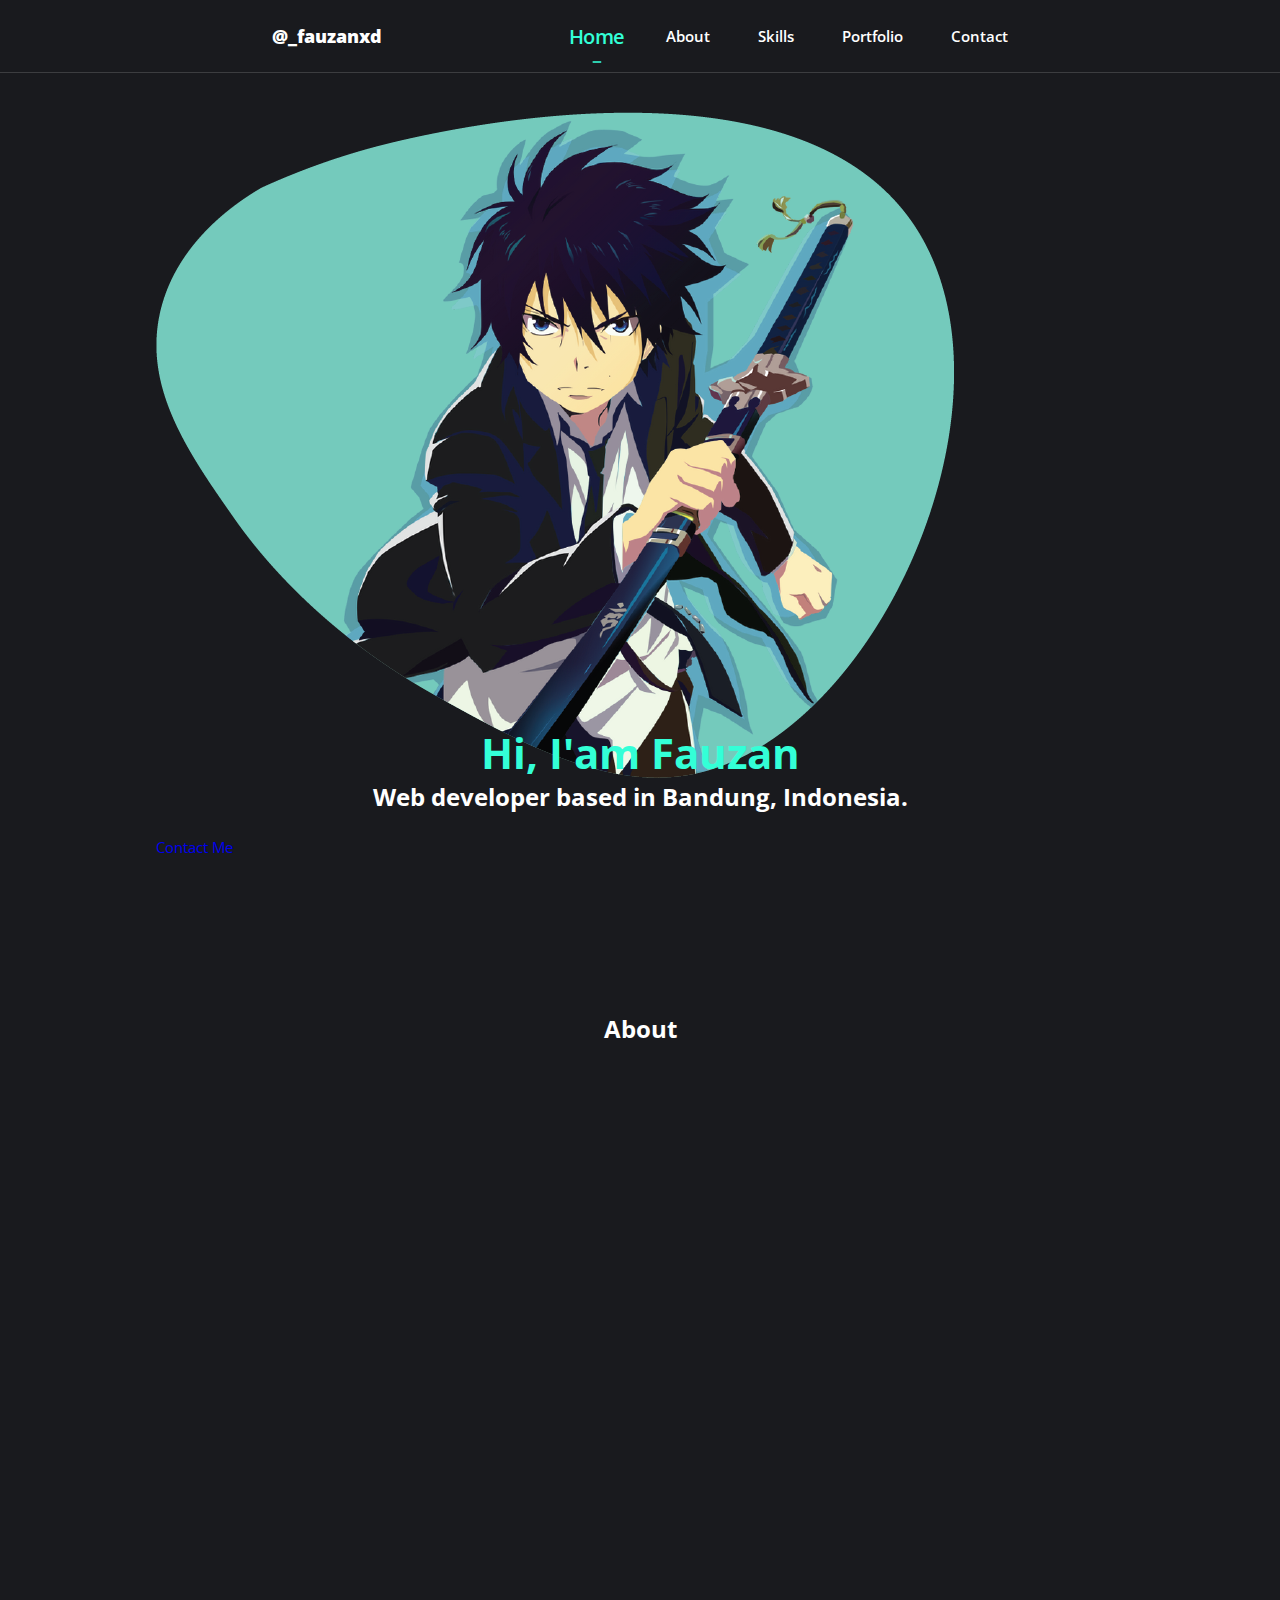
==== index.html @ f87484f3 "Add files via upload" ====
<!DOCTYPE html>
<html lang="en">

<head>
   <meta charset="UTF-8">
   <meta http-equiv="X-UA-Compatible" content="IE=edge">
   <meta name="viewport" content="width=device-width, initial-scale=1.0">

   <!-- BOXICONS -->
   <link rel="stylesheet" href="https://cdn.jsdelivr.net/npm/boxicons@latest/css/boxicons.min.css">

   <!-- UNICONS -->
   <link rel="stylesheet" href="https://unicons.iconscout.com/release/v4.0.0/css/line.css">

   <!-- SWIPER CSS -->

   <!-- CSS -->
   <link rel="stylesheet" href="assets/css/style.css">
   <link rel="stylesheet" href="assets/css/styles.css">

   <title>Document</title>
</head>

<body>
   <!-- HEADER -->
   <header class="header" id="header">
      <nav class="nav container">
         <a href="#" class="nav__logo logo__bawah">
            <h3><b>@_fauzanxd</b></h3>
         </a>

         <div class="nav__menu" id="nav-menu">
            <ul class="nav__list">
               <li class="nav__item">
                  <a href="#home" class="nav__link active-link">
                     <i class='bx bxs-home bx-flip-horizontal nav__icon'></i>
                     <span class="nav__name">Home</span>
                  </a>
               </li>

               <li class="nav__item">
                  <a href="#about" class="nav__link">
                     <i class='bx bxs-user nav__icon'></i>
                     <span class="nav__name">About</span>
                  </a>
               </li>

               <li class="nav__item">
                  <a href="#skills" class="nav__link">
                     <i class='bx bxs-book-alt nav__icon'></i>
                     <span class="nav__name">Skills</span>
                  </a>
               </li>

               <li class="nav__item">
                  <a href="#portfolio" class="nav__link">
                     <i class='bx bxs-briefcase nav__icon'></i>
                     <span class="nav__name">Portfolio</span>
                  </a>
               </li>

               <li class="nav__item">
                  <a href="#contact" class="nav__link">
                     <i class='bx bxs-contact nav__icon'></i>
                     <span class="nav__name">Contact</span>
                  </a>
               </li>
            </ul>
         </div>

         <img src="assets/img/perfil.png" alt="" class="nav__img">
      </nav>
   </header>

   <main class="main">
      <!-- HOME -->
      <section class="container section section__height home section" id="home">
         <div class="hero home__container grid">
            <div class="home__container grid">


               <div class="home__img">
                  <img src="assets/img/hero.png" alt="">
               </div>

               <div class="home__social">
                  <a href="" target="_blank" class="home__social-icon">
                     <i class="uil uil-instagram"></i>
                  </a>
                  <a href="" target="_blank" class="home__social-icon">
                     <i class="uil uil-github"></i>
                  </a>
                  <a href="" target="_blank" class="home__social-icon">
                     <i class="uil uil-whatsapp"></i>
                  </a>
               </div>


            </div>
         </div>
         <div class="home__data">
            <h1 class="home__title section__title">Hi, I'am Fauzan</h1>
            <h3 class="home_subtitle section__title">Web developer based in Bandung, Indonesia.</h3>
            <p class="home__description">
            </p>
            <a href="#contact" class="button button--flex">
               Contact Me <i class="uil uil-message button icon"></i>
            </a>
         </div>
      </section>


      <!-- ABOUT -->
      <section class="container section section__height" id="about">
         <h2 class="section__title">About</h2>
      </section>

      <!-- SKILLS -->
      <section class="container section section__height" id="skills">
         <h2 class="section__title">Skills</h2>
      </section>

      <!-- PORTFOLIO -->
      <section class="container section section__height" id="portfolio">
         <h2 class="section__title">Portfolio</h2>
      </section>

      <!-- CONTACT -->
      <section class="container section section__height" id="contact">
         <h2 class="section__title">Contact</h2>
      </section>
   </main>

   <!-- MAIN JS -->
   <script src="assets/js/main.js"></script>
</body>

</html>
---- assets/css/style.css ----
/* GOOGLE FONTS */
@import url('https://fonts.googleapis.com/css2?family=Open+Sans:wght@400;600&display=swap');

/* VARIABLES CSS */
:root {
   --header-height: 3rem;

   /* colors */
   --hue: 174;
   --sat: 63%;

   /* --first-color: hsl(var(--hue), var(--sat), 40%); */
   --first-color-alt: hsl(var(--hue), var(--sat), 36%);
   /* --title-color: hsl(var(--hue), 12%, 15%); */
   --text-color: hsl(var(--hue), 8%, 35%);
   --body-color: hsl(var(--hue), 100%, 99%);
   --container-color: #191a1e;
   --text-color: #fff;

   /* ACTIVE */
   --active-color: #33FFD7;

   /* NAV */
   --nav-background: #6c6c72;
   --nav-icon: #fff;
   --first-color: #fff;
   --title-color: #fff;

   /* Font and Typography */
   --body-font: 'Open Sans', sans-serif;

   --h1-font-size: 1.5rem;
   --normal-font-size: .938rem;
   --tiny-font-size: .625rem;

   /* Z index */
   --z-tooltip: 10;
   --z-fixed: 100;

   /* CONTENT */
   --hijau-muda: #33FFD7;
}

/* Responsive Typography */
@media screen and (min-width: 968px) {
   :root {
      --h1-font-size: 2.25rem;
      --normal-font-size: 1rem;
   }
}

/* BASE */
* {
   box-sizing: border-box;
   padding: 0;
   margin: 0;
}

html {
   scroll-behavior: smooth;
}

body {
   margin: var(--header-height) 0 0 0;
   font-family: var(--body-font);
   font-size: var(--normal-font-size);
   background-color: var(--container-color);
   color: var(--text-color);
}

ul {
   list-style: none;
}

a {
   text-decoration: none;
}

img {
   max-width: 100%;
   height: auto
}


/* REUSABLE CSS CLASSES */
.section {
   padding: 4.5rem 0 2rem;
}

.section__title {
   font-size: var(--h1-font-size);
   color: var(--tittle-color);
   text-align: center;
   margin-bottom: 1.5rem;
}

.section__height {
   height: 100vh;
}

/* LAYOUT */
.container {
   max-width: 968px;
   margin-left: 1rem;
   margin-right: 1rem;
}


/* HEADER */
.header {
   position: fixed;
   top: 0;
   left: 0;
   width: 100%;
   background-color: var(--container-color);
   z-index: var(--z-fixed);
   transition: .4s;
   border-bottom: 1px solid rgba(255, 255, 255, 0.152);
}


/* NAV */
.nav {
   height: var(--header-height);
   display: flex;
   justify-content: space-between;
   align-items: center;
   padding-left: 20px;
   padding-right: 20px;
}

.nav__img {
   width: 32px;
   border-radius: 50%
}

.nav__logo {
   color: var(--tittle-color);
   font-weight: 600;
}




@media screen and (max-width: 767px) {
   .nav__menu {
      position: fixed;
      bottom: 0;
      left: 0;
      background-color: var(--nav-background);
      /* box-shadow: 0 -1px 12px hsla(var(--hue), var(--sat), 15%, 0.15); */
      /* box-shadow: 0 -1px 12px rgba(208, 208, 208, 0.666); */
      width: 100%;
      height: 4rem;
      padding: 0 1rem;
      display: grid;
      align-content: center;
      border-radius: 1.25rem 1.25rem 0 0;
      transition: .4s;

   }

   .logo__bawah {
      display: block;
   }


}

.nav__list,
.nav__link {
   display: flex;
}

.nav__link {
   flex-direction: column;
   align-items: center;
   row-gap: .25rem;
   color: var(--title-color);
   font-weight: 600;
}

.nav__list {
   justify-content: space-around;
}

.nav__name {
   font-size: var(--tiny-font-size);
   display: none;
   /* Mininalist design, hidden labels */
}

.nav__icon {
   font-size: 1.5rem;
}

/*=== Active Link ===*/
.active-link {
   position: relative;
   color: var(--active-color);

   transform: scale(1.3);
   transition: .3s;
}

/* Minimalist design, active link */
.active-link::before {
   content: '';
   position: absolute;
   bottom: -.5rem;
   width: 50%;
   height: 4px;
   background-color: var(--active-color);
   transform: scale(0.3);
   /* border-radius: 50%; */
   transition: .3s;
}


/* Change background header */
.scroll-header {
   box-shadow: 0 1px 12px hsla(var(--title-color), var(--title-color), 15%, 0.15);
}

/*===== MEDIA QUERIES =====*/
/* For small device */
/* remove if you choose, the minimalist design */

/* @media screen and (max-width: 320px) {
   .nav__name {
      display: none;
   }
} */

/* For medium devices */
@media screen and (min-width: 576px) {
   .nav__list {
      justify-content: center;
      column-gap: 3rem;
   }


}

@media screen and (min-width: 767px) {
   body {
      margin: 0;
   }

   .section {
      padding: 7rem 0 2rem;
   }

   .nav {
      height: calc(var(--header-height) + 1.5rem);
      /* 4.5rem */
      justify-content: space-around;
   }

   .nav__img {
      display: none;
   }

   .nav__icon {
      display: none;
   }

   .nav__name {
      font-size: var(--normal-font-size);
      display: block;
   }

   .nav__link:hover {
      color: var(--first-color);
   }

   /* .active-link::before {
      content: '';
      position: absolute;
      bottom: -.75rem;
      width: 4px;
      height: 4px;
      background-color: var(--first-color);
      border-radius: 50%
   } */

   .active-link::before {
      bottom: -.75rem;
   }


}


/* For Large devices */
@media screen and (min-width: 1024px) {
   .container {
      margin-left: auto;
      margin-right: auto;
   }

   .logo_bawah {
      display: none;
   }


}
---- assets/css/styles.css ----
/* .container {
   max-width: 768px;
   margin-left: var(--mb-1-5);
   margin-right: var(--mb-1-5);
}

.grid {
   display: grid;
   gap: 1.5rem;
} */

@import url('https://fonts.googleapis.com/css2?family=Open+Sans:wght@400;600&display=swap');

/* VARIABLES CSS */
:root {
   --header-height: 3rem;

   /* colors */
   --hue: 174;
   --sat: 63%;

   /* --first-color: hsl(var(--hue), var(--sat), 40%); */
   --first-color-alt: hsl(var(--hue), var(--sat), 36%);
   /* --title-color: hsl(var(--hue), 12%, 15%); */
   --text-color: hsl(var(--hue), 8%, 35%);
   --body-color: hsl(var(--hue), 100%, 99%);
   --container-color: #191a1e;
   --text-color: #fff;

   /* ACTIVE */
   --active-color: #33FFD7;

   /* NAV */
   --nav-background: #6c6c72;
   --nav-icon: #fff;
   --first-color: #fff;
   --title-color: #fff;

   /* Font and Typography */
   --body-font: 'Open Sans', sans-serif;

   --h1-font-size: 1.5rem;
   --normal-font-size: .938rem;
   --tiny-font-size: .625rem;

   /* Z index */
   --z-tooltip: 10;
   --z-fixed: 100;

   /* CONTENT */
   --hijau-muda: #33FFD7;
}

/* Section */
/* .section {
   padding: 2rem 0 4rem;
}

.section__title {
   font-size: var(--h1-font-size);
}

.section__subtitle {
   display: block;
   font-size: var(--normal-font-size);
   margin-bottom: 2px;
}

.section__title,
.section__subtitle {
   text-align: center;
} */


/* HOME */
.home__container {
   gap: 1rem;
}



div.home__social {
   display: grid;
   grid-template-columns: max-content;
   row-gap: 1rem;
   margin-top: -110px;
   padding-bottom: 20px;
   width: 200px
}

.home__social-icon {
   font-size: 25px;
   color: var(--first-color);
}

h1.home__title.section__title {
   color: var(--hijau-muda);
   font-size: 280%
}

h3.home_subtitle.section__title {
   text-align: center;
   margin-top: -25px;
   font-size: 110
   +%
}
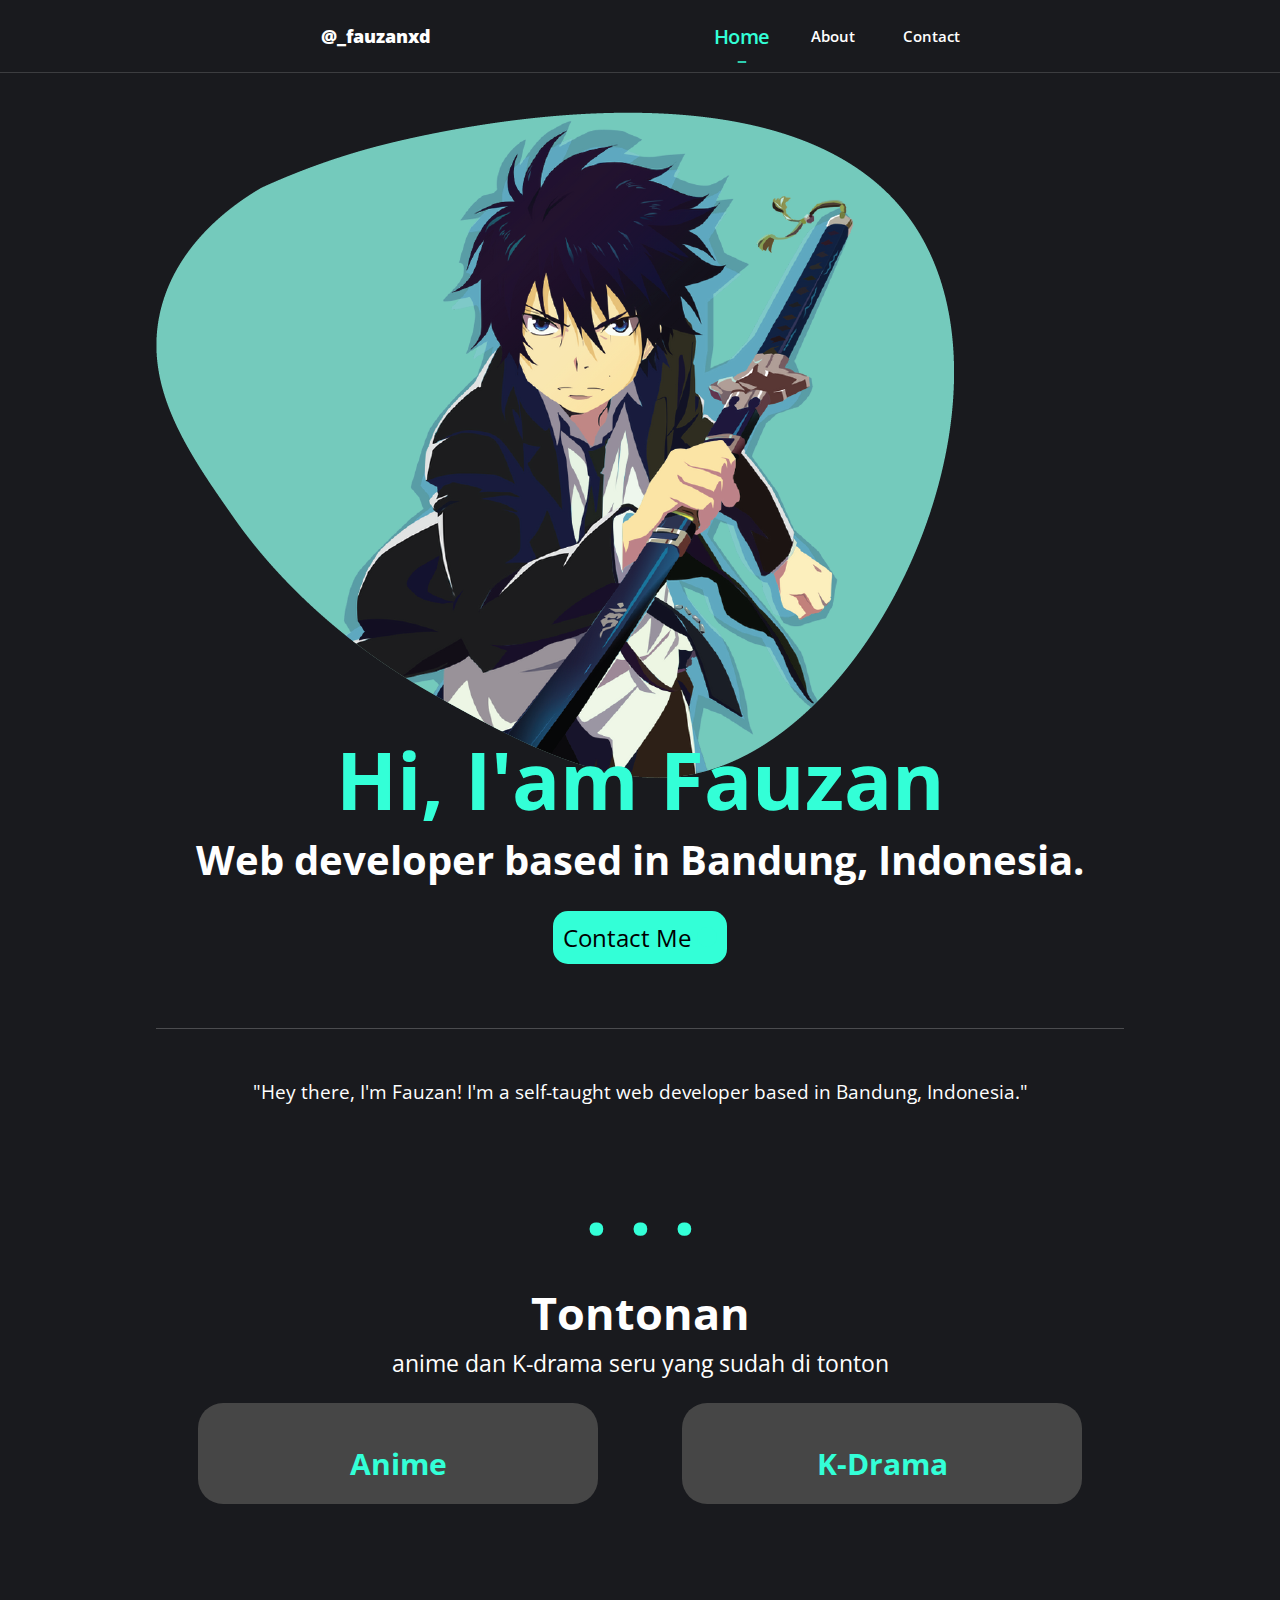
==== commit e32afdd4: "Add files via upload" ====
--- a/index.html
+++ b/index.html
@@ -17,6 +17,7 @@
    <!-- CSS -->
    <link rel="stylesheet" href="assets/css/style.css">
    <link rel="stylesheet" href="assets/css/styles.css">
+   <link rel="stylesheet" href="assets/css/responsive.css">
 
    <title>Document</title>
 </head>
@@ -25,7 +26,7 @@
    <!-- HEADER -->
    <header class="header" id="header">
       <nav class="nav container">
-         <a href="#" class="nav__logo logo__bawah">
+         <a href="https://www.instagram.com/_fauzanxd/" class="nav__logo logo__bawah">
             <h3><b>@_fauzanxd</b></h3>
          </a>
 
@@ -39,28 +40,28 @@
                </li>
 
                <li class="nav__item">
-                  <a href="#about" class="nav__link">
+                  <a href="about/about.html#about" class="nav__link">
                      <i class='bx bxs-user nav__icon'></i>
                      <span class="nav__name">About</span>
                   </a>
                </li>
-
+               <!-- 
                <li class="nav__item">
                   <a href="#skills" class="nav__link">
                      <i class='bx bxs-book-alt nav__icon'></i>
                      <span class="nav__name">Skills</span>
                   </a>
-               </li>
+               </li> -->
 
-               <li class="nav__item">
+               <!-- <li class="nav__item">
                   <a href="#portfolio" class="nav__link">
                      <i class='bx bxs-briefcase nav__icon'></i>
                      <span class="nav__name">Portfolio</span>
                   </a>
-               </li>
+               </li> -->
 
                <li class="nav__item">
-                  <a href="#contact" class="nav__link">
+                  <a href="contact/contact.html#contact" class="nav__link">
                      <i class='bx bxs-contact nav__icon'></i>
                      <span class="nav__name">Contact</span>
                   </a>
@@ -72,63 +73,109 @@
       </nav>
    </header>
 
-   <main class="main">
+   <main class="main" id="home">
       <!-- HOME -->
-      <section class="container section section__height home section" id="home">
-         <div class="hero home__container grid">
-            <div class="home__container grid">
+      <section class="container section section__height home section">
+         <div class="container-hero">
+            <div class="hero home__container grid">
+               <div class="home__container grid">
 
 
-               <div class="home__img">
-                  <img src="assets/img/hero.png" alt="">
+                  <div class="home__img">
+                     <img src="assets/img/hero.png" alt="">
+                  </div>
+
+                  <div class="home__social">
+                     <a href="https://www.instagram.com/_fauzanxd/" target="_blank" class="home__social-icon">
+                        <i class="uil uil-instagram"></i>
+                     </a>
+                     <a href="https://github.com/Fauzanyan" target="_blank" class="home__social-icon">
+                        <i class="uil uil-github"></i>
+                     </a>
+                     <a href="https://wa.me/qr/VFE5YNNVKEAQM1" target="_blank" class="home__social-icon">
+                        <i class="uil uil-whatsapp"></i>
+                     </a>
+                  </div>
+
+
                </div>
-
-               <div class="home__social">
-                  <a href="" target="_blank" class="home__social-icon">
-                     <i class="uil uil-instagram"></i>
-                  </a>
-                  <a href="" target="_blank" class="home__social-icon">
-                     <i class="uil uil-github"></i>
-                  </a>
-                  <a href="" target="_blank" class="home__social-icon">
-                     <i class="uil uil-whatsapp"></i>
+            </div>
+            <div class="home__data">
+               <h1 class="home__title section__title">Hi, I'am Fauzan</h1>
+               <h3 class="home_subtitle section__title">Web developer based in Bandung, Indonesia.</h3>
+               <p class="home__description">
+               </p>
+               <div class="about__button">
+                  <a href="#contact" class="button button--flex section__title">
+                     Contact Me <i class="uil uil-message button icon"></i>
                   </a>
                </div>
 
-
             </div>
          </div>
-         <div class="home__data">
-            <h1 class="home__title section__title">Hi, I'am Fauzan</h1>
-            <h3 class="home_subtitle section__title">Web developer based in Bandung, Indonesia.</h3>
-            <p class="home__description">
-            </p>
-            <a href="#contact" class="button button--flex">
-               Contact Me <i class="uil uil-message button icon"></i>
-            </a>
+         <br><br>
+
+         <div class="garis"></div><br><br>
+         <p class="about-title2 section__title">"Hey there, I'm Fauzan! I'm a self-taught web developer based in
+            Bandung,
+            Indonesia."</p>
+
+         <br>
+         <h1 class="home__title section__title">. . .</h1>
+
+         <h1 class="tontonan-title section__title ">Tontonan</h1>
+         <p class="tontonan-title2 section__title">
+            anime dan K-drama seru yang sudah di tonton
+         </p>
+
+         <div class="tontonan-content">
+
+            <div class="anime">
+               <a href=""><img src="assets/img/perfil.png" alt="">
+                  <a href="">
+                     <h1>Anime</h1>
+                  </a></a>
+            </div>
+
+            <div class="drakor">
+               <a href=""><img src="assets/img/perfil.png" alt="">
+                  <a href="">
+                     <h1>K-Drama</h1>
+                  </a></a>
+            </div>
          </div>
+
+         <br>
+         <h1 class="home__title section__title">. . .</h1>
+
+         <div>
+
+         </div>
+
+
+         <div class="jarak-bawah"></div>
       </section>
 
 
       <!-- ABOUT -->
-      <section class="container section section__height" id="about">
+      <!-- <section class="container section section__height" id="about">
          <h2 class="section__title">About</h2>
-      </section>
+      </section> -->
 
       <!-- SKILLS -->
-      <section class="container section section__height" id="skills">
+      <!-- <section class="container section section__height" id="skills">
          <h2 class="section__title">Skills</h2>
-      </section>
+      </section> -->
 
       <!-- PORTFOLIO -->
-      <section class="container section section__height" id="portfolio">
+      <!-- <section class="container section section__height" id="portfolio">
          <h2 class="section__title">Portfolio</h2>
-      </section>
+      </section> -->
 
       <!-- CONTACT -->
-      <section class="container section section__height" id="contact">
+      <!-- <section class="container section section__height" id="contact">
          <h2 class="section__title">Contact</h2>
-      </section>
+      </section> -->
    </main>
 
    <!-- MAIN JS -->
--- a/assets/css/style.css
+++ b/assets/css/style.css
@@ -186,7 +186,7 @@
 
 .nav__name {
    font-size: var(--tiny-font-size);
-   display: none;
+   /* display: none; */
    /* Mininalist design, hidden labels */
 }
 
@@ -239,8 +239,20 @@
       column-gap: 3rem;
    }
 
-
-}
+   h1.home__title.section__title {
+      color: var(--hijau-muda);
+      font-size: 2000%
+   }
+
+   /* ABOUT */
+   h1.about-title {
+      font-size: 80px;
+   }
+
+
+}
+
+
 
 @media screen and (min-width: 767px) {
    body {
--- a/assets/css/styles.css
+++ b/assets/css/styles.css
@@ -31,7 +31,7 @@
    --active-color: #33FFD7;
 
    /* NAV */
-   --nav-background: #6c6c72;
+   --nav-background: #464646;
    --nav-icon: #fff;
    --first-color: #fff;
    --title-color: #fff;
@@ -49,6 +49,10 @@
 
    /* CONTENT */
    --hijau-muda: #33FFD7;
+
+   /* ABOUT */
+   --isi-text: #D1D5DB;
+
 }
 
 /* Section */
@@ -72,11 +76,21 @@
 } */
 
 
+.nav__item:hover {
+   transform: scale(1.2);
+}
+
+/* HOME */
+
+/* .container-hero {
+   display: flex;
+   flex-wrap: wrap;
+} */
+
 /* HOME */
 .home__container {
    gap: 1rem;
 }
-
 
 
 div.home__social {
@@ -95,12 +109,194 @@
 
 h1.home__title.section__title {
    color: var(--hijau-muda);
-   font-size: 280%
+   font-size: 50px
 }
 
 h3.home_subtitle.section__title {
    text-align: center;
    margin-top: -25px;
-   font-size: 110
-   +%
+   font-size: 25px
+}
+
+/* BUTTONS */
+.about__button {
+   display: flex;
+   justify-content: center;
+}
+
+.button {
+   display: inline-block;
+   background-color: var(--hijau-muda);
+   color: black;
+   padding: 10px;
+   border-radius: 15px;
+   transition: .3s;
+}
+
+.button:hover {
+   transform: scale(1.2);
+}
+
+/* ABOUT */
+h1.about-title {
+   font-size: 45px;
+}
+
+h1.skillset-title {
+   font-size: 28px;
+}
+
+h1.skillset {
+   font-size: 22px;
+}
+
+.about-title2 {
+   font-size: 19px;
+   margin-top: 10px;
+}
+
+.about-description {
+   line-height: 2;
+   font-size: 17px;
+   color: var(--isi-text);
+}
+
+/* AKHIR ABOUT */
+
+.link_warna {
+   color: var(--hijau-muda);
+   text-decoration: underline;
+}
+
+.garis {
+   width: 100%;
+   height: 1px;
+   background-color: rgba(255, 255, 255, 0.219)
+}
+
+.jarak-bawah {
+   width: 100%;
+   height: 200px;
+
+}
+
+h1.tontonan-title {
+   font-size: 45px;
+}
+
+h1.tontonan-title1 {
+   font-size: 36px;
+}
+
+.tontonan-title2 {
+   font-size: 23px;
+   margin-top: -20px;
+}
+
+.tontonan-content {
+   width: 100%;
+   /* border: 5px solid white; */
+   justify-content: space-around;
+   display: flex;
+   flex-wrap: wrap;
+}
+
+.tontonan-content div.anime,
+.tontonan-content div.drakor {
+   width: 400px;
+   height: 100%;
+   margin-bottom: 30px;
+   background-color: var(--nav-background);
+   border-radius: 25px;
+   transition: 0.4s;
+}
+
+.tontonan-content div.anime:hover,
+.tontonan-content div.drakor:hover {
+   transform: scale(1.1);
+}
+
+.tontonan-content h1 {
+   text-align: center;
+   color: var(--hijau-muda);
+   margin: 20px;
+}
+
+.tontonan-content h1:hover {
+   text-decoration: underline;
+}
+
+.tontonan-content img {
+   border-radius: 20px 20px 0px 0px;
+}
+
+/* contact */
+
+.ul-contact {
+   list-style-type: disc;
+   margin-left: 15px;
+   color: var(--nav-background);
+}
+
+.ul-isi {
+   color: white;
+   padding-bottom: 11px;
+}
+
+a.link-contact {
+   text-decoration: var(--hijau-muda) underline;
+   color: white;
+}
+
+.ul-isi-1 {
+   display: flex;
+}
+
+.link-contact {
+   font-size: 17px;
+   font-weight: bold;
+}
+
+.deskripsi-contact {
+   font-size: 17px;
+   color: var(--isi-text);
+}
+
+
+@media screen and (min-width: 768px) {
+
+   h1.home__title.section__title {
+      color: var(--hijau-muda);
+      font-size: 80px
+   }
+
+   h3.home_subtitle.section__title {
+      text-align: center;
+      margin-top: -25px;
+      font-size: 40px;
+   }
+
+   h1.about-title {
+      font-size: 45px;
+   }
+
+   h1.skillset-title {
+      font-size: 36px;
+   }
+
+   h1.skillset {
+      font-size: 30px;
+   }
+
+   .about-description {
+      line-height: 2;
+      font-size: 19px;
+      color: var(--isi-text);
+   }
+
+
+   .ul-isi {
+      display: flex;
+   }
+
 }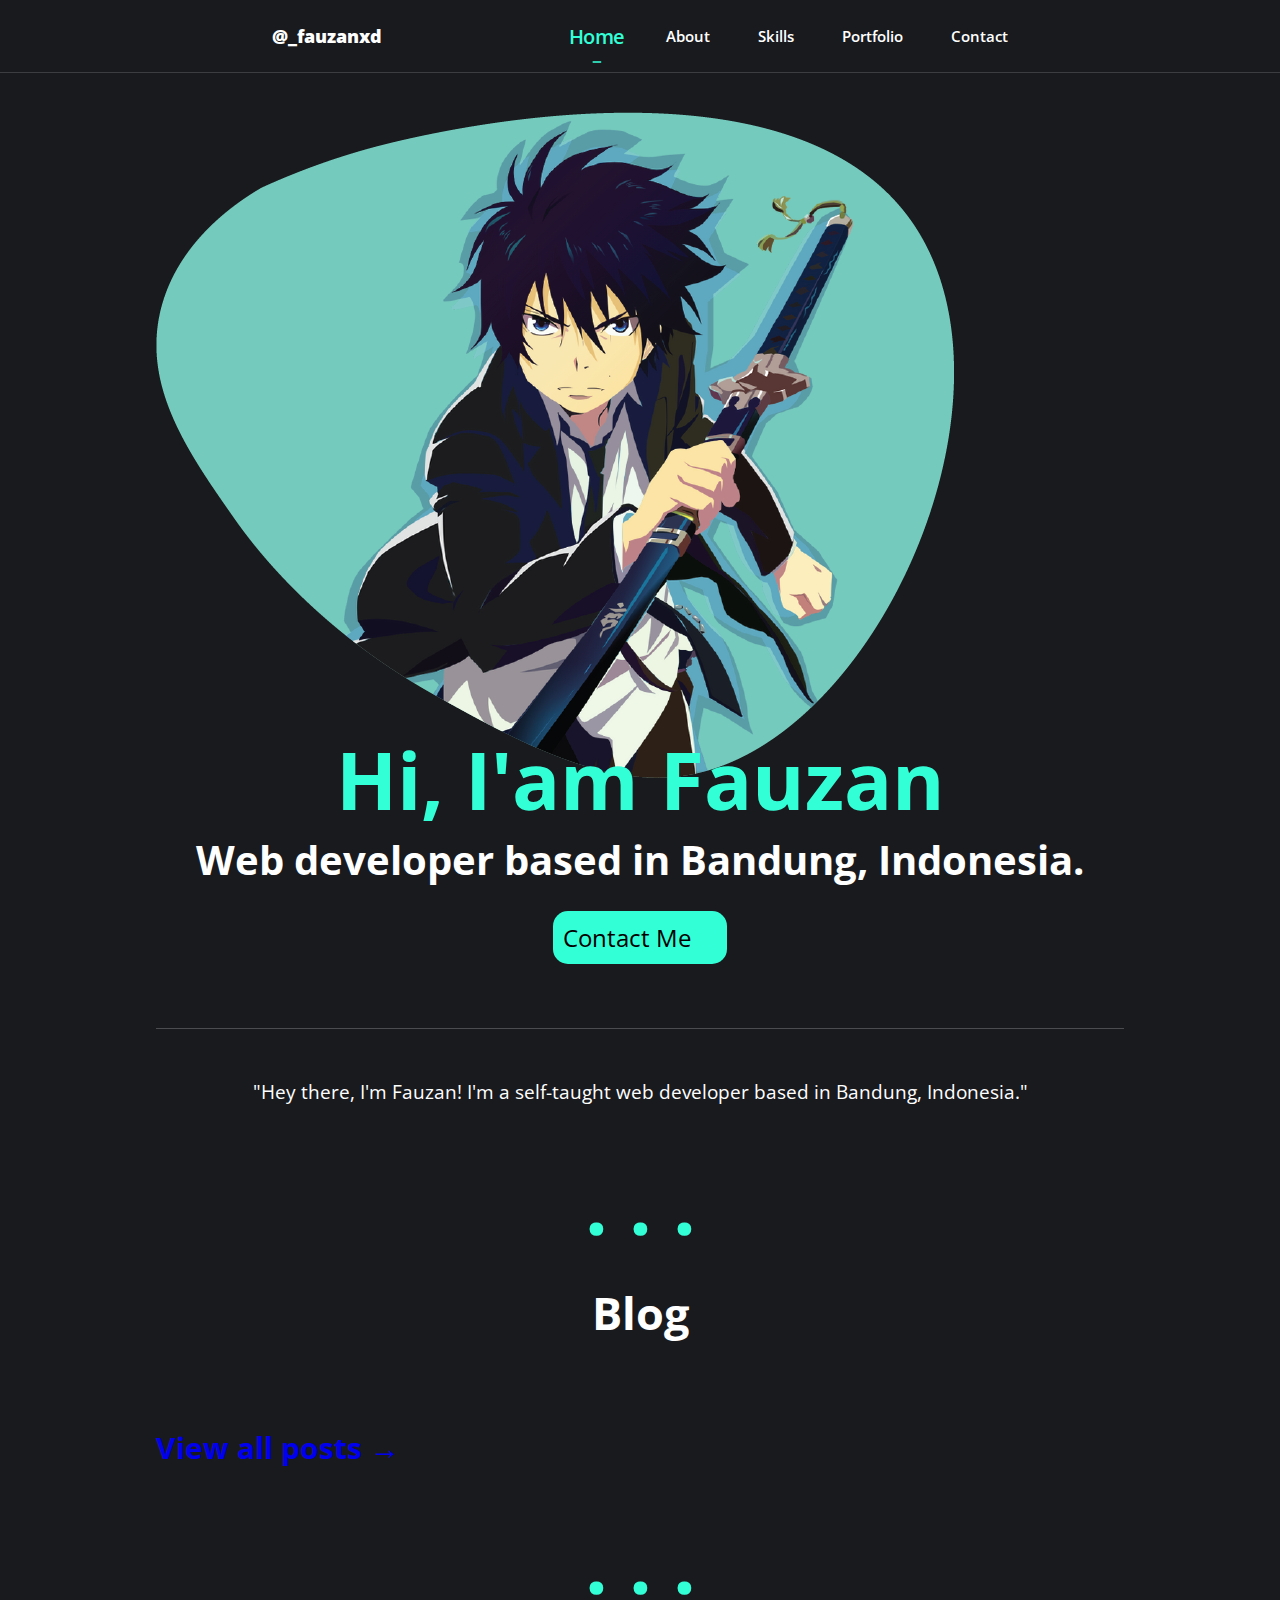
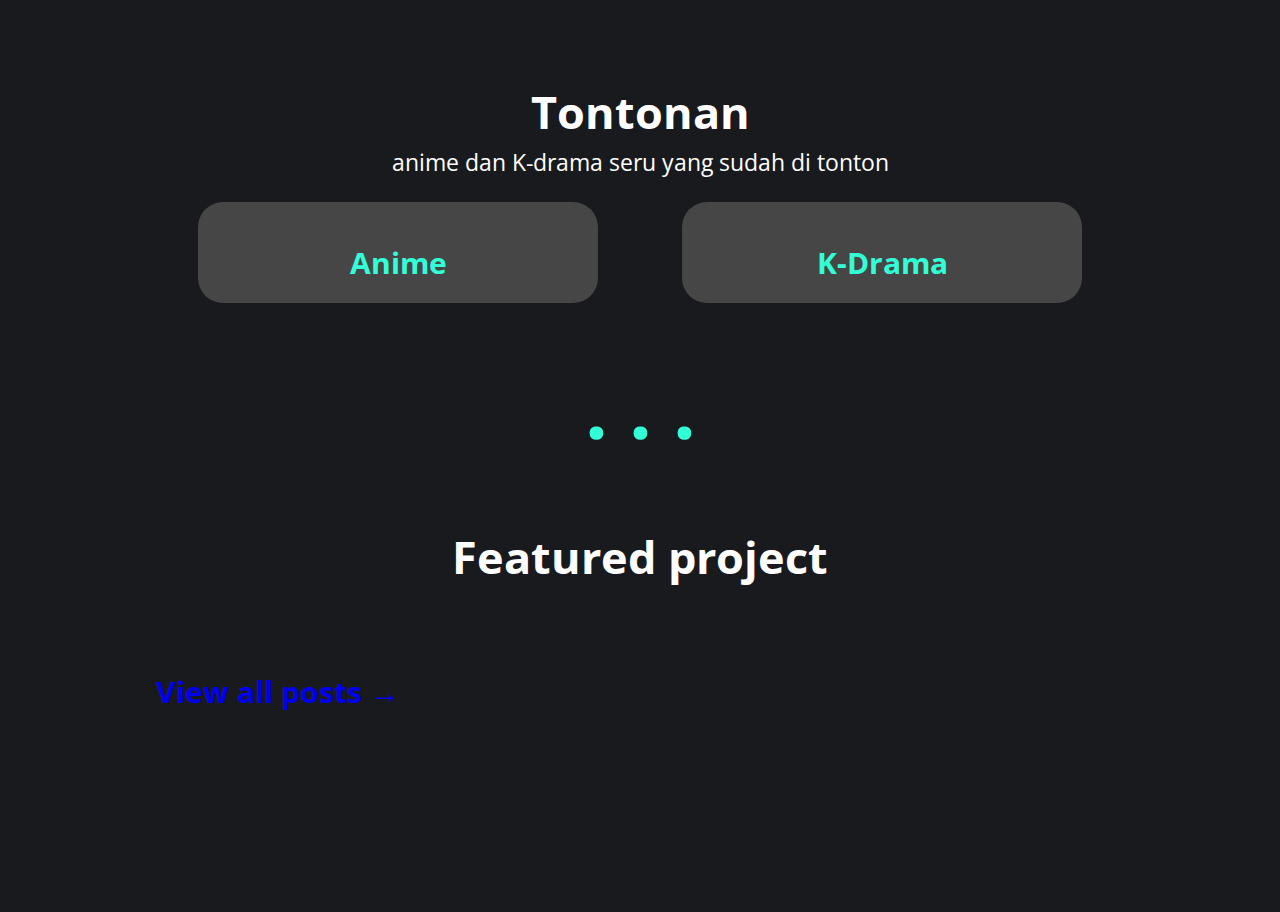
==== commit 28d93ff0: "Add files via upload" ====
--- a/index.html
+++ b/index.html
@@ -45,20 +45,20 @@
                      <span class="nav__name">About</span>
                   </a>
                </li>
-               <!-- 
-               <li class="nav__item">
-                  <a href="#skills" class="nav__link">
+
+               <li class="nav__item">
+                  <a href="skills/skills.html#skills" class="nav__link">
                      <i class='bx bxs-book-alt nav__icon'></i>
                      <span class="nav__name">Skills</span>
                   </a>
-               </li> -->
-
-               <!-- <li class="nav__item">
-                  <a href="#portfolio" class="nav__link">
+               </li>
+
+               <li class="nav__item">
+                  <a href="portfolio/porfolio.html#portfolio" class="nav__link">
                      <i class='bx bxs-briefcase nav__icon'></i>
                      <span class="nav__name">Portfolio</span>
                   </a>
-               </li> -->
+               </li>
 
                <li class="nav__item">
                   <a href="contact/contact.html#contact" class="nav__link">
@@ -106,7 +106,7 @@
                <p class="home__description">
                </p>
                <div class="about__button">
-                  <a href="#contact" class="button button--flex section__title">
+                  <a href="contact/contact.html#contact" class="button button--flex section__title">
                      Contact Me <i class="uil uil-message button icon"></i>
                   </a>
                </div>
@@ -121,7 +121,32 @@
             Indonesia."</p>
 
          <br>
+
          <h1 class="home__title section__title">. . .</h1>
+
+         <h1 class="tontonan-title section__title ">Blog</h1>
+
+         <div class="blog-content">
+            <div class="blog">
+               <a href="https://rakuzancoding.blogspot.com/2021/09/15-aplikasi-coding-yang-bisa-kalian.html">
+                  <img src="assets/img/blog-1.jpg" alt="">
+               </a>
+
+            </div>
+            <br><br>
+            <div class="blog-link">
+               <h1><a href="https://rakuzancoding.blogspot.com/"><span class="group-hover:underline">View all
+                        posts</span>
+                     <span role="presentation">→</span></a></h1>
+            </div>
+         </div>
+         <br><br>
+
+         <h1 class="home__title section__title">. . .</h1>
+
+
+         <br><br>
+
 
          <h1 class="tontonan-title section__title ">Tontonan</h1>
          <p class="tontonan-title2 section__title">
@@ -131,26 +156,49 @@
          <div class="tontonan-content">
 
             <div class="anime">
-               <a href=""><img src="assets/img/perfil.png" alt="">
-                  <a href="">
+               <a href="anime/anime.html"><img src="assets/img/anime.jpg" alt="">
+                  <a href="anime/anime.html">
                      <h1>Anime</h1>
                   </a></a>
             </div>
 
             <div class="drakor">
-               <a href=""><img src="assets/img/perfil.png" alt="">
-                  <a href="">
+               <a href="drakor/drakor.html"><img src="assets/img/drakor.jpg" alt="">
+                  <a href="drakor/drakor.html">
                      <h1>K-Drama</h1>
                   </a></a>
             </div>
          </div>
 
+
+
          <br>
          <h1 class="home__title section__title">. . .</h1>
-
-         <div>
-
-         </div>
+         <br> <br>
+
+         <h1 class="tontonan-title section__title "> Featured project</h1>
+
+         <div class="blog">
+            <a href="portfolio/porfolio.html">
+               <img src="assets/img/project-1.jpg" alt="">
+            </a>
+
+         </div>
+         <br><br>
+         <div class="blog-link">
+            <h1><a href="portfolio/porfolio.html"><span class="group-hover:underline">View all posts</span>
+                  <span role="presentation">→</span></a></h1>
+         </div>
+
+         <!-- <div class="tokoh-content">
+            <div class="idola">
+               <a href="anime/anime.html"><img src="assets/img/anime.jpg" alt="">
+                  <a href="anime/anime.html">
+                     <h1>Anime</h1>
+                  </a></a>
+            </div>
+         </div> -->
+
 
 
          <div class="jarak-bawah"></div>
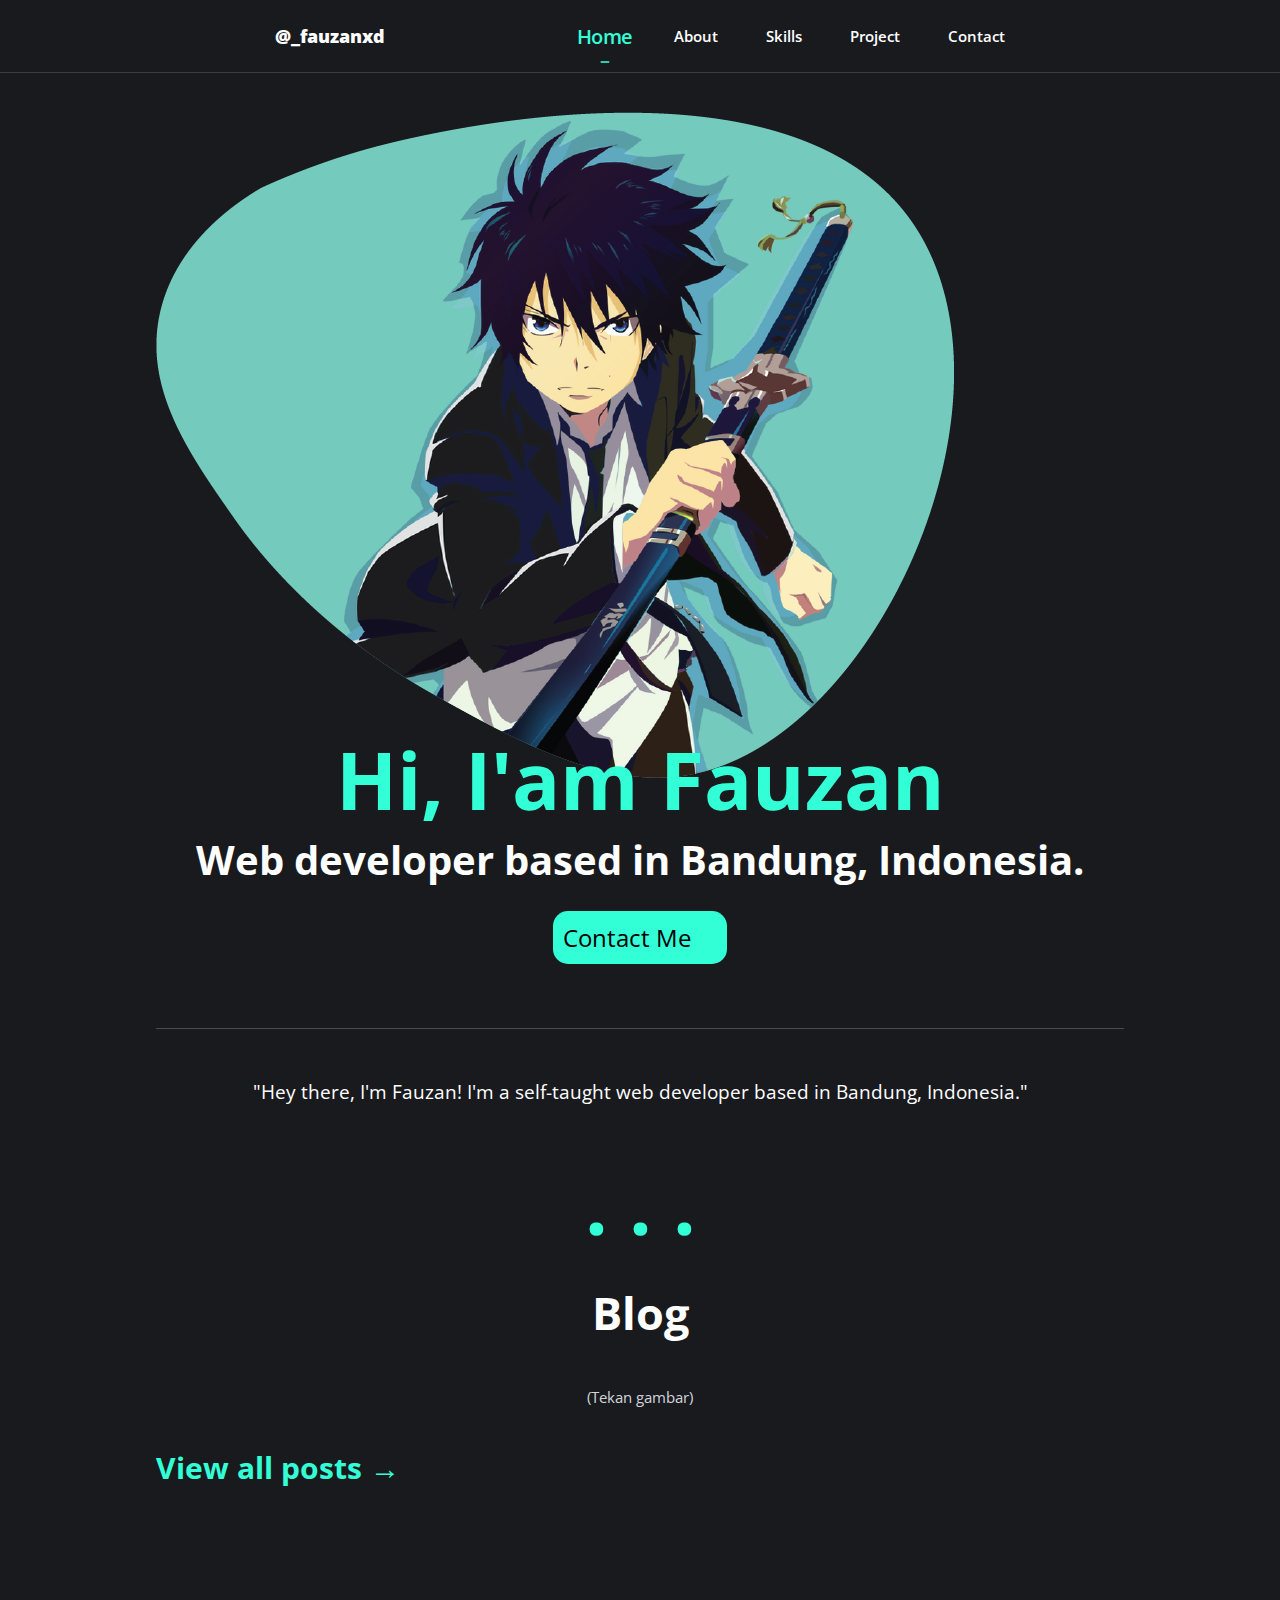
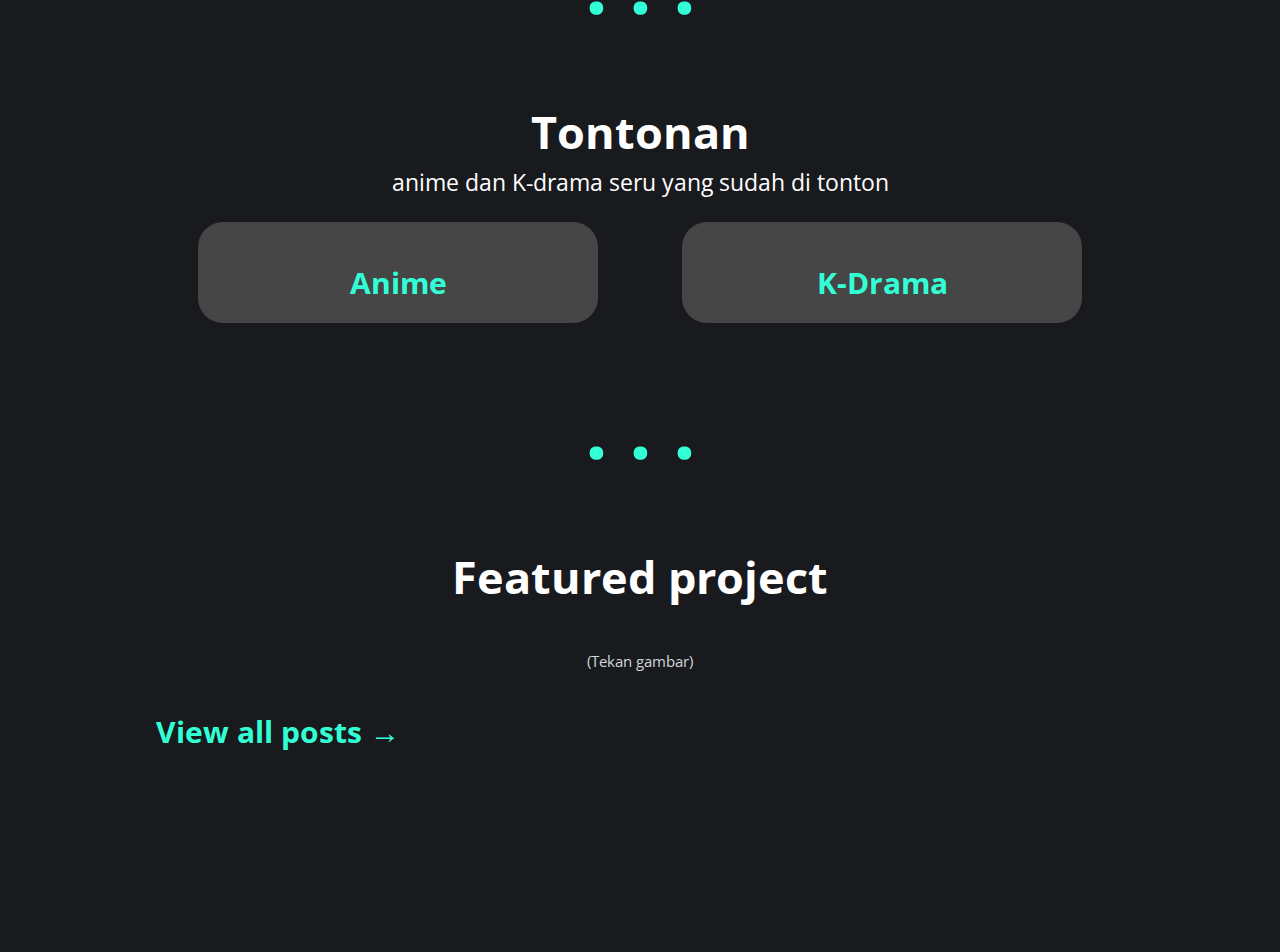
==== commit 3c7ba5a1: "Add files via upload" ====
--- a/index.html
+++ b/index.html
@@ -56,7 +56,7 @@
                <li class="nav__item">
                   <a href="portfolio/porfolio.html#portfolio" class="nav__link">
                      <i class='bx bxs-briefcase nav__icon'></i>
-                     <span class="nav__name">Portfolio</span>
+                     <span class="nav__name">Project</span>
                   </a>
                </li>
 
@@ -124,7 +124,7 @@
 
          <h1 class="home__title section__title">. . .</h1>
 
-         <h1 class="tontonan-title section__title ">Blog</h1>
+         <h1 class="tontonan-title section__title judul">Blog</h1>
 
          <div class="blog-content">
             <div class="blog">
@@ -133,6 +133,7 @@
                </a>
 
             </div>
+            <p class="bawah-gambar">(Tekan gambar)</p>
             <br><br>
             <div class="blog-link">
                <h1><a href="https://rakuzancoding.blogspot.com/"><span class="group-hover:underline">View all
@@ -148,7 +149,7 @@
          <br><br>
 
 
-         <h1 class="tontonan-title section__title ">Tontonan</h1>
+         <h1 class="tontonan-title section__title judul">Tontonan</h1>
          <p class="tontonan-title2 section__title">
             anime dan K-drama seru yang sudah di tonton
          </p>
@@ -176,7 +177,7 @@
          <h1 class="home__title section__title">. . .</h1>
          <br> <br>
 
-         <h1 class="tontonan-title section__title "> Featured project</h1>
+         <h1 class="tontonan-title section__title judul"> Featured project</h1>
 
          <div class="blog">
             <a href="portfolio/porfolio.html">
@@ -184,6 +185,7 @@
             </a>
 
          </div>
+         <p class="bawah-gambar">(Tekan gambar)</p>
          <br><br>
          <div class="blog-link">
             <h1><a href="portfolio/porfolio.html"><span class="group-hover:underline">View all posts</span>
--- a/assets/css/styles.css
+++ b/assets/css/styles.css
@@ -109,13 +109,13 @@
 
 h1.home__title.section__title {
    color: var(--hijau-muda);
-   font-size: 50px
+   font-size: 35px;
 }
 
 h3.home_subtitle.section__title {
    text-align: center;
    margin-top: -25px;
-   font-size: 25px
+   font-size: 20px
 }
 
 /* BUTTONS */
@@ -139,15 +139,19 @@
 
 /* ABOUT */
 h1.about-title {
-   font-size: 45px;
+   font-size: 30px;
 }
 
 h1.skillset-title {
-   font-size: 28px;
-}
-
-h1.skillset {
    font-size: 22px;
+}
+
+.skillset {
+   font-size: 20px;
+}
+
+.skillsets p {
+   color: var(--isi-text);
 }
 
 .about-title2 {
@@ -199,6 +203,7 @@
    justify-content: space-around;
    display: flex;
    flex-wrap: wrap;
+   /* margin: 5px; */
 }
 
 .tontonan-content div.anime,
@@ -209,6 +214,7 @@
    background-color: var(--nav-background);
    border-radius: 25px;
    transition: 0.4s;
+
 }
 
 .tontonan-content div.anime:hover,
@@ -228,7 +234,10 @@
 
 .tontonan-content img {
    border-radius: 20px 20px 0px 0px;
-}
+
+}
+
+
 
 /* contact */
 
@@ -262,8 +271,84 @@
    color: var(--isi-text);
 }
 
-
-@media screen and (min-width: 768px) {
+/* anime */
+.anime-content {
+   display: flex;
+   flex-wrap: wrap;
+   justify-content: center;
+   width: 100%;
+}
+
+.isi-anime {
+   background-color: var(--nav-background);
+   margin: 10px;
+   transition: 0.3s;
+}
+
+.isi-anime {
+   border-radius: 10px;
+}
+
+.anjay {
+   background-color: white;
+   width: 100%;
+   height: 100%;
+}
+
+.isi-anime img {
+   border-radius: 10px 10px 0px 0px;
+}
+
+.isi-anime p {
+   color: var(--title-color);
+}
+
+.isi-anime h1 {
+   text-align: center;
+   color: var(--hijau-muda);
+   padding: 30px;
+}
+
+
+.isi-anime h1:hover {
+   text-decoration: rgba(255, 255, 255, 0.363) underline;
+}
+
+
+
+.isi-anime:hover {
+   background-color: rgba(175, 175, 175, 0.432);
+   /* transform: scale(1.1); */
+}
+
+/* blog */
+.blog {
+   /* display: flex;
+   justify-content: center;
+   align-items: center; */
+}
+
+.blog img {
+   /* justify-content: center; */
+   width: 100%;
+
+}
+
+.blog-link h1 a {
+   color: var(--hijau-muda);
+}
+
+/* judul */
+h1.judul {
+   font-size: 35px
+}
+
+p.bawah-gambar {
+   color: var(--isi-text);
+   text-align: center;
+}
+
+@media screen and (min-width: 750px) {
 
    h1.home__title.section__title {
       color: var(--hijau-muda);
@@ -288,6 +373,10 @@
       font-size: 30px;
    }
 
+   h1.judul {
+      font-size: 45px
+   }
+
    .about-description {
       line-height: 2;
       font-size: 19px;
@@ -299,4 +388,12 @@
       display: flex;
    }
 
+   /* anime */
+   .isi-anime {
+
+      margin: 20px;
+      width: 250px;
+   }
+
+
 }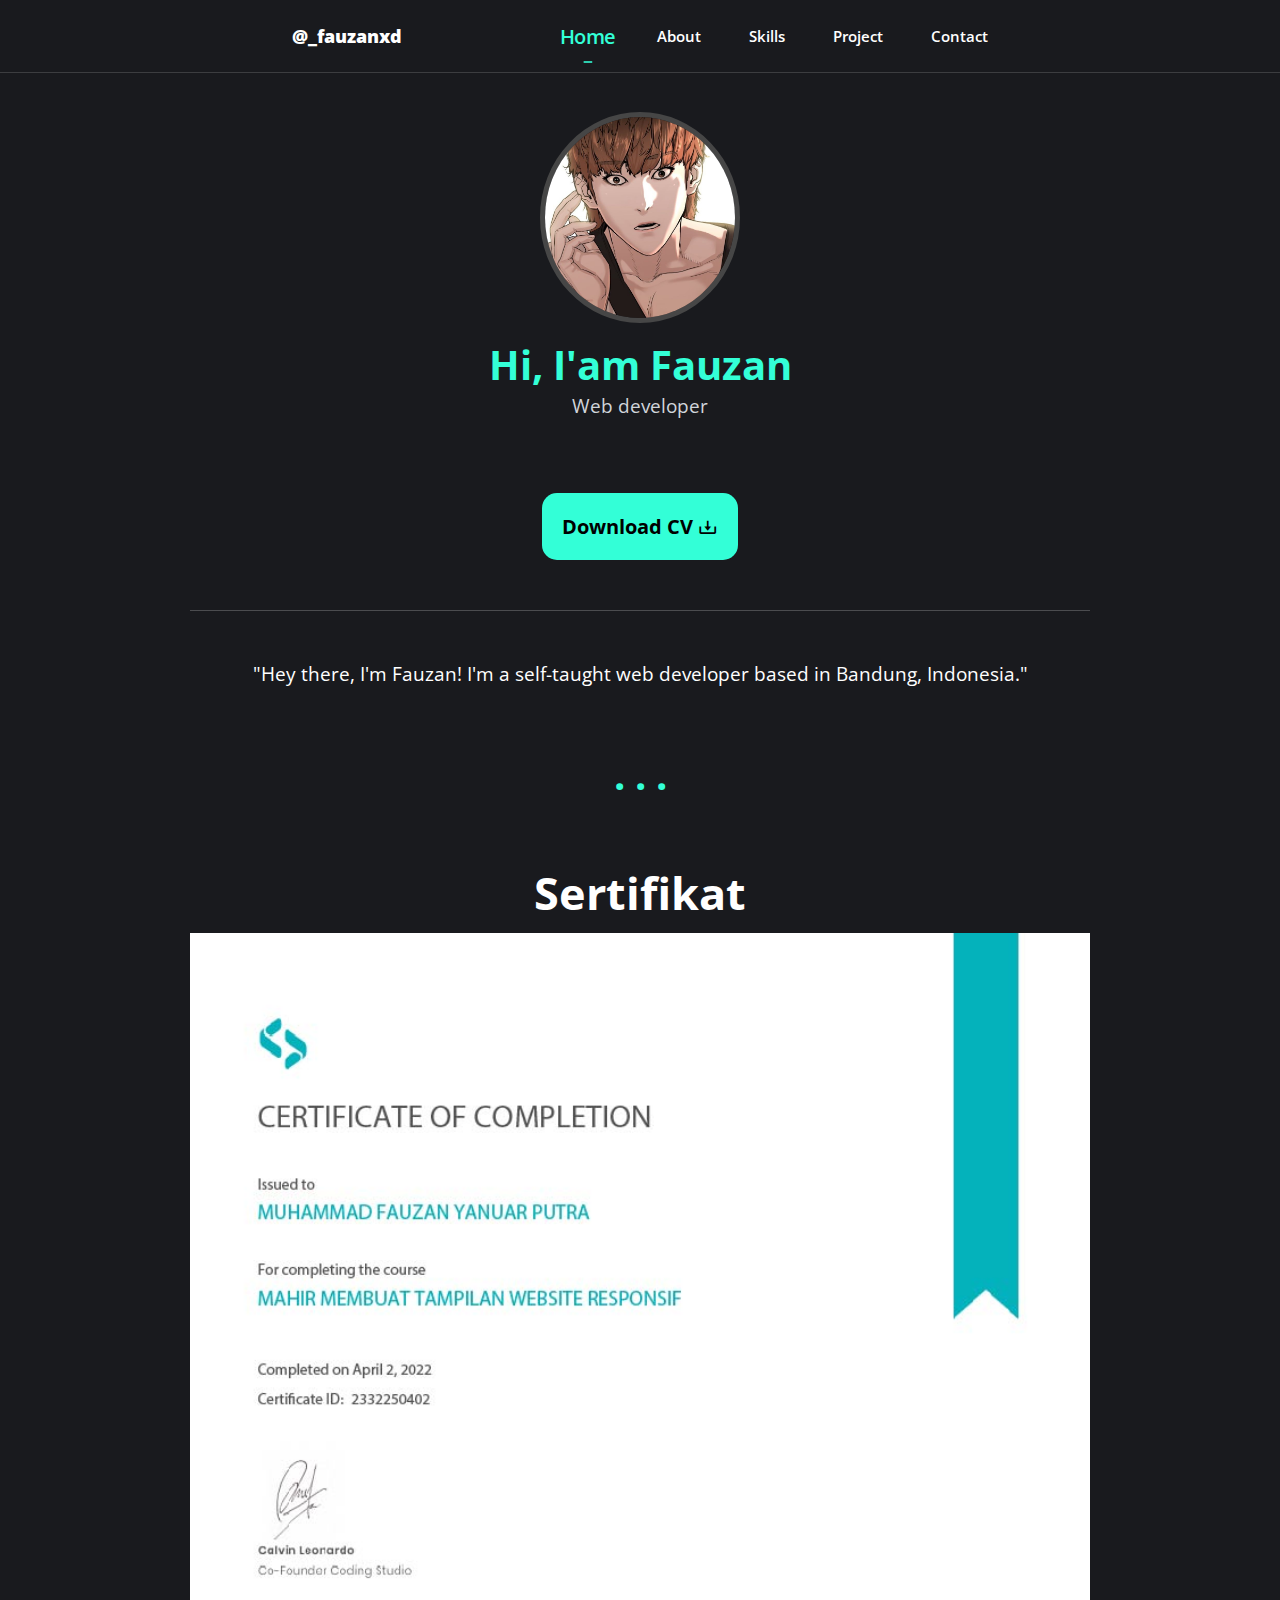
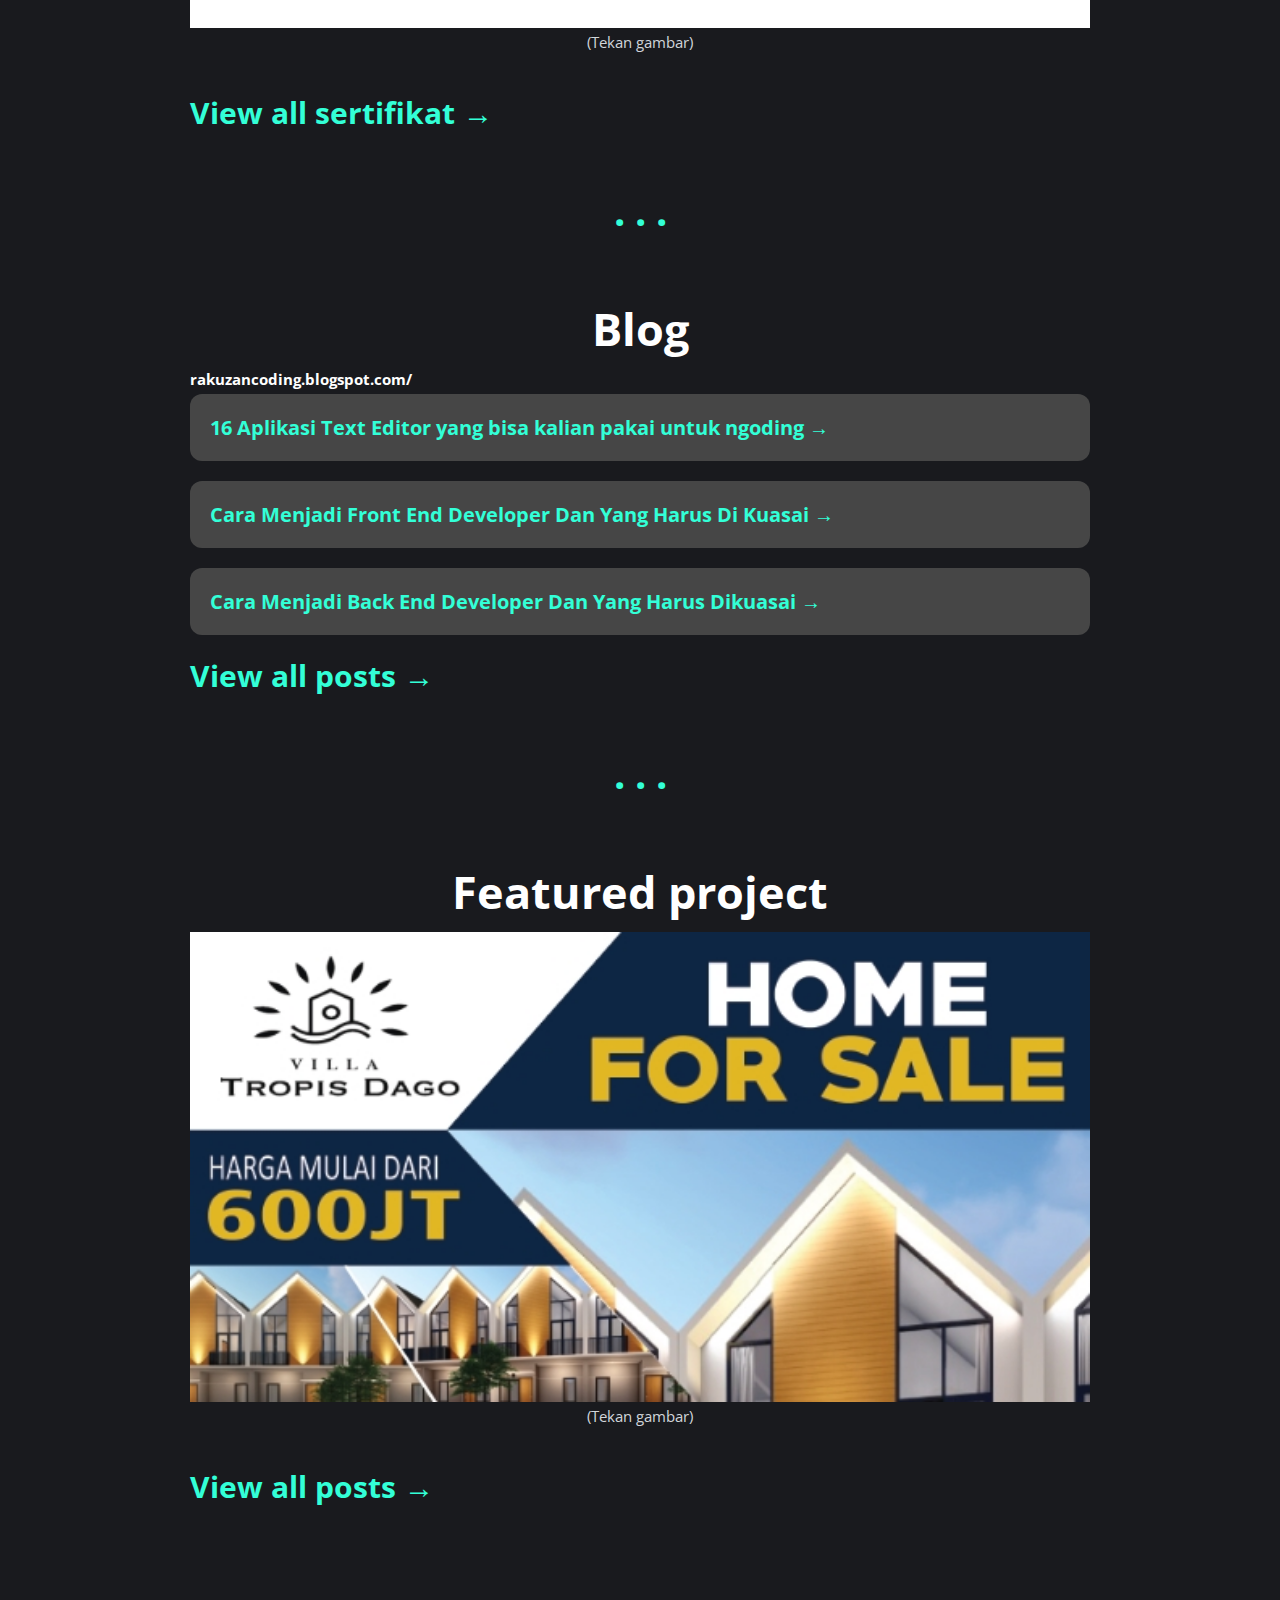
==== commit de08c79a: "Add files via upload" ====
--- a/index.html
+++ b/index.html
@@ -77,79 +77,129 @@
       <!-- HOME -->
       <section class="container section section__height home section">
          <div class="container-hero">
-            <div class="hero home__container grid">
-               <div class="home__container grid">
-
-
-                  <div class="home__img">
-                     <img src="assets/img/hero.png" alt="">
+            <div class="tampilan-awal">
+               <div class="hero home__container grid">
+                  <div class="home__container grid">
+
+
+                     <div class="home__img">
+                        <img src="assets/img/hero.png" alt="">
+                     </div>
+
+
+
+
                   </div>
-
-                  <div class="home__social">
-                     <a href="https://www.instagram.com/_fauzanxd/" target="_blank" class="home__social-icon">
-                        <i class="uil uil-instagram"></i>
-                     </a>
-                     <a href="https://github.com/Fauzanyan" target="_blank" class="home__social-icon">
-                        <i class="uil uil-github"></i>
-                     </a>
-                     <a href="https://wa.me/qr/VFE5YNNVKEAQM1" target="_blank" class="home__social-icon">
-                        <i class="uil uil-whatsapp"></i>
-                     </a>
+               </div>
+               <div class="home__data">
+                  <h1 class="home__title section__title">Hi, I'am Fauzan</h1>
+                  <p class="about-description home__title section__title">Web developer</p>
+                  <div class="hero home__container grid">
+                     <div class="home__container grid">
+
+                        <div class="home__social">
+                           <a href="https://www.instagram.com/_fauzanxd/" target="_blank" class="home__social-icon">
+                              <i class="uil uil-instagram"></i>
+                           </a>
+                           <a href="https://github.com/Fauzanyan" target="_blank" class="home__social-icon">
+                              <i class="uil uil-github"></i>
+                           </a>
+                           <a href="https://wa.me/qr/VFE5YNNVKEAQM1" target="_blank" class="home__social-icon">
+                              <i class="uil uil-whatsapp"></i>
+                           </a>
+                        </div>
+
+                        <div class="about__button">
+                           <a href="contact/contact.html#contact" class="button  section__title">
+                              <h5>Download CV <i class='bx bx-download'
+                                    style='color:black; position: relative; top: 2px;'></i>
+                              </h5>
+                           </a>
+                           <!-- <a href="contact/contact.html#contact" class="button section__title2">
+                           <i class="uil uil-whatsapp" style="font-size:30px"></i>
+                        </a>
+                        <a href="contact/contact.html#contact" class="button section__title2"></a> -->
+                        </div>
+
+
+                     </div>
                   </div>
-
-
-               </div>
-            </div>
-            <div class="home__data">
-               <h1 class="home__title section__title">Hi, I'am Fauzan</h1>
-               <h3 class="home_subtitle section__title">Web developer based in Bandung, Indonesia.</h3>
-               <p class="home__description">
-               </p>
-               <div class="about__button">
-                  <a href="contact/contact.html#contact" class="button button--flex section__title">
-                     Contact Me <i class="uil uil-message button icon"></i>
-                  </a>
-               </div>
-
-            </div>
-         </div>
-         <br><br>
-
-         <div class="garis"></div><br><br>
-         <p class="about-title2 section__title">"Hey there, I'm Fauzan! I'm a self-taught web developer based in
-            Bandung,
-            Indonesia."</p>
-
-         <br>
-
-         <h1 class="home__title section__title">. . .</h1>
-
-         <h1 class="tontonan-title section__title judul">Blog</h1>
-
-         <div class="blog-content">
-            <div class="blog">
-               <a href="https://rakuzancoding.blogspot.com/2021/09/15-aplikasi-coding-yang-bisa-kalian.html">
-                  <img src="assets/img/blog-1.jpg" alt="">
-               </a>
-
-            </div>
-            <p class="bawah-gambar">(Tekan gambar)</p>
-            <br><br>
-            <div class="blog-link">
-               <h1><a href="https://rakuzancoding.blogspot.com/"><span class="group-hover:underline">View all
-                        posts</span>
-                     <span role="presentation">→</span></a></h1>
-            </div>
-         </div>
-         <br><br>
-
-         <h1 class="home__title section__title">. . .</h1>
-
-
-         <br><br>
-
-
-         <h1 class="tontonan-title section__title judul">Tontonan</h1>
+               </div>
+            </div>
+
+            <br><br>
+
+            <div class="garis"></div><br><br>
+            <p class="about-title2 section__title">"Hey there, I'm Fauzan! I'm a self-taught web developer based in
+               Bandung,
+               Indonesia."</p>
+
+            <br><br>
+
+            <h1 class="home__title section__title">. . .</h1>
+            <br><br>
+            <h1 class="tontonan-title section__title judul">Sertifikat</h1>
+
+            <div class="blog-content">
+               <div class="blog">
+                  <a href="sertifikat/sertifikat.html">
+                     <img src="assets/img/sertifikat-1.jpg" alt="">
+                  </a>
+
+               </div>
+               <p class="bawah-gambar">(Tekan gambar)</p>
+               <br><br>
+               <div class="blog-link">
+                  <h1><a href="sertifikat/sertifikat.html"><span class="group-hover:underline">View all
+                           sertifikat</span>
+                        <span role="presentation">→</span></a></h1>
+               </div>
+            </div>
+            <br><br>
+
+
+            <h1 class="home__title section__title">. . .</h1>
+            <br><br>
+            <h1 class="tontonan-title section__title judul">Blog</h1>
+
+            <div class="blog-content">
+               <div class="blog">
+                  <h4>rakuzancoding.blogspot.com/</h4>
+
+                  <a href="https://rakuzancoding.blogspot.com/2021/09/15-aplikasi-coding-yang-bisa-kalian.html">
+                     <div class="blog-contents">
+                        <h1 class="blog-isi">16 Aplikasi Text Editor yang bisa kalian pakai untuk ngoding <b>→</b>
+                        </h1>
+                     </div>
+                  </a>
+                  <a href="https://rakuzancoding.blogspot.com/2021/08/eqq.html">
+                     <div class="blog-contents">
+                        <h1 class="blog-isi">Cara Menjadi Front End Developer Dan Yang Harus Di Kuasai <b>→</b></h1>
+                     </div>
+                  </a>
+                  <a href="https://rakuzancoding.blogspot.com/2021/09/cara-menjadi-back-end-developer-dan.html">
+                     <div class="blog-contents">
+                        <h1 class="blog-isi">Cara Menjadi Back End Developer Dan Yang Harus Dikuasai <b>→</b></h1>
+                     </div>
+                  </a>
+
+               </div>
+               <!-- <p class="bawah-gambar">(Tekan gambar)</p> -->
+               <div class="blog-link">
+                  <h1><a href="https://rakuzancoding.blogspot.com/"><span class="group-hover:underline">View all
+                           posts</span>
+                        <span role="presentation">→</span></a></h1>
+               </div>
+            </div>
+            <br><br>
+
+            <h1 class="home__title section__title">. . .</h1>
+
+
+            <br><br>
+
+
+            <!-- <h1 class="tontonan-title section__title judul">Tontonan</h1>
          <p class="tontonan-title2 section__title">
             anime dan K-drama seru yang sudah di tonton
          </p>
@@ -169,30 +219,28 @@
                      <h1>K-Drama</h1>
                   </a></a>
             </div>
-         </div>
-
-
-
-         <br>
-         <h1 class="home__title section__title">. . .</h1>
-         <br> <br>
-
-         <h1 class="tontonan-title section__title judul"> Featured project</h1>
-
-         <div class="blog">
-            <a href="portfolio/porfolio.html">
-               <img src="assets/img/project-1.jpg" alt="">
-            </a>
-
-         </div>
-         <p class="bawah-gambar">(Tekan gambar)</p>
-         <br><br>
-         <div class="blog-link">
-            <h1><a href="portfolio/porfolio.html"><span class="group-hover:underline">View all posts</span>
-                  <span role="presentation">→</span></a></h1>
-         </div>
-
-         <!-- <div class="tokoh-content">
+         </div> -->
+
+
+
+
+
+            <h1 class="tontonan-title section__title judul"> Featured project</h1>
+
+            <div class="blog">
+               <a href="portfolio/porfolio.html">
+                  <img src="assets/img/project-1.jpg" alt="">
+               </a>
+
+            </div>
+            <p class="bawah-gambar">(Tekan gambar)</p>
+            <br><br>
+            <div class="blog-link">
+               <h1><a href="portfolio/porfolio.html"><span class="group-hover:underline">View all posts</span>
+                     <span role="presentation">→</span></a></h1>
+            </div>
+
+            <!-- <div class="tokoh-content">
             <div class="idola">
                <a href="anime/anime.html"><img src="assets/img/anime.jpg" alt="">
                   <a href="anime/anime.html">
@@ -203,7 +251,7 @@
 
 
 
-         <div class="jarak-bawah"></div>
+            <div class="jarak-bawah"></div>
       </section>
 
 
--- a/assets/css/style.css
+++ b/assets/css/style.css
@@ -76,9 +76,11 @@
    text-decoration: none;
 }
 
-img {
-   max-width: 100%;
-   height: auto
+.home__img img {
+   max-width: 200px;
+   height: auto;
+   border-radius: 100%;
+   border: 5px solid var(--nav-background);
 }
 
 
@@ -100,7 +102,13 @@
 
 /* LAYOUT */
 .container {
-   max-width: 968px;
+   max-width: 900px;
+   margin-left: 1rem;
+   margin-right: 1rem;
+}
+
+.container-anime-drakor {
+   max-width: 1200px;
    margin-left: 1rem;
    margin-right: 1rem;
 }
@@ -152,7 +160,7 @@
       /* box-shadow: 0 -1px 12px rgba(208, 208, 208, 0.666); */
       width: 100%;
       height: 4rem;
-      padding: 0 1rem;
+      /* padding: 0 1rem; */
       display: grid;
       align-content: center;
       border-radius: 1.25rem 1.25rem 0 0;
@@ -160,6 +168,11 @@
 
    }
 
+   .nav__list {
+      padding: 1rem;
+
+   }
+
    .logo__bawah {
       display: block;
    }
@@ -175,7 +188,7 @@
 .nav__link {
    flex-direction: column;
    align-items: center;
-   row-gap: .25rem;
+   /* row-gap: .25rem; */
    color: var(--title-color);
    font-weight: 600;
 }
@@ -188,6 +201,11 @@
    font-size: var(--tiny-font-size);
    /* display: none; */
    /* Mininalist design, hidden labels */
+}
+
+.nav__name-tontonan {
+   font-size: var(--tiny-font-size);
+   display: none;
 }
 
 .nav__icon {
@@ -249,6 +267,12 @@
       font-size: 80px;
    }
 
+   .container {
+      max-width: 900px;
+      margin-left: 2.5rem;
+      margin-right: 2.5rem;
+   }
+
 
 }
 
@@ -278,6 +302,11 @@
    }
 
    .nav__name {
+      font-size: var(--normal-font-size);
+      display: block;
+   }
+
+   .nav__name-tontonan {
       font-size: var(--normal-font-size);
       display: block;
    }
@@ -311,6 +340,11 @@
       margin-right: auto;
    }
 
+   .container-anime-drakor {
+      margin-left: auto;
+      margin-right: auto;
+   }
+
    .logo_bawah {
       display: none;
    }
--- a/assets/css/styles.css
+++ b/assets/css/styles.css
@@ -75,6 +75,14 @@
    text-align: center;
 } */
 
+.section__title{
+   margin: 10px;
+}
+
+.section__title2{
+margin: 2px;
+}
+
 
 .nav__item:hover {
    transform: scale(1.2);
@@ -90,21 +98,35 @@
 /* HOME */
 .home__container {
    gap: 1rem;
+   display: grid;
+
 }
 
 
 div.home__social {
-   display: grid;
+   /* display: grid;
    grid-template-columns: max-content;
    row-gap: 1rem;
    margin-top: -110px;
    padding-bottom: 20px;
-   width: 200px
+   width: 200px; */
+    justify-self: center;
+
 }
 
 .home__social-icon {
-   font-size: 25px;
+   font-size: 23px;
    color: var(--first-color);
+   padding: 5px;
+   transition: all .7s;
+}
+
+.home__social-icon:hover {
+   color: #33FFD7;
+}
+
+.home__img{
+   justify-self: center;
 }
 
 h1.home__title.section__title {
@@ -126,9 +148,9 @@
 
 .button {
    display: inline-block;
-   background-color: var(--hijau-muda);
+   background-color: var(--active-color);
    color: black;
-   padding: 10px;
+   padding: 20px;
    border-radius: 15px;
    transition: .3s;
 }
@@ -163,6 +185,14 @@
    line-height: 2;
    font-size: 17px;
    color: var(--isi-text);
+}
+
+p.about-description{
+   margin-top: -15px;
+}
+
+div.tampilan-awal{
+   /* height:100vh */
 }
 
 /* AKHIR ABOUT */
@@ -328,6 +358,34 @@
    align-items: center; */
 }
 
+.blog img{
+ 
+}
+
+.blog-contents {
+   width: 100%;
+   height: auto;
+   background-color: var(--nav-background);
+
+   padding: 20px;
+   border-radius: 12px;
+   margin-bottom: 20px;
+   margin-top: 5px;
+
+}
+
+
+.blog-contents h1,
+.blog-contents a {
+   color: var(--active-color);
+   font-size: 20px
+}
+
+.blog-isi:hover {
+   text-decoration: underline;
+}
+
+
 .blog img {
    /* justify-content: center; */
    width: 100%;
@@ -337,6 +395,79 @@
 .blog-link h1 a {
    color: var(--hijau-muda);
 }
+
+/* SERTIFIKAT */
+.sertifikat-content {}
+
+.sertifikat-content {
+   position: relative;
+   margin-left: auto;
+   margin-right: auto;
+   margin-top: auto;
+   margin-bottom: auto;
+   left: 0;
+   right: 0;
+   top: 0;
+   bottom: 0;
+   width: 95%;
+}
+
+.isi-sertifikat{
+      
+      margin-bottom: 35px;
+   }
+
+
+
+.isi-sertifikat img {
+   width: 100%;
+   margin-top: 30px;
+   transition: 0.4s
+}
+
+/* .isi-sertifikat img:hover {
+   transform: scale(1.1);
+} */
+
+.project-content {
+   position: relative;
+   margin-left: auto;
+   margin-right: auto;
+   margin-top: auto;
+   margin-bottom: auto;
+   left: 0;
+   right: 0;
+   top: 0;
+   bottom: 0;
+   width: 95%;
+}
+
+.isi-project {
+   margin-top: 70px;
+   margin-bottom: 70px;
+}
+
+h4.biru {
+   margin-bottom: -28px;
+}
+
+
+
+.isi-project img {
+   width: 100%;
+   margin-top: 30px;
+   transition: 1s
+}
+
+.biru {
+   color: var(--active-color);
+}
+
+
+
+
+/* END SERTIFIKAT */
+
 
 /* judul */
 h1.judul {
@@ -352,13 +483,13 @@
 
    h1.home__title.section__title {
       color: var(--hijau-muda);
-      font-size: 80px
+      font-size: 40px
    }
 
    h3.home_subtitle.section__title {
       text-align: center;
       margin-top: -25px;
-      font-size: 40px;
+      font-size: 20px;
    }
 
    h1.about-title {
@@ -395,5 +526,56 @@
       width: 250px;
    }
 
+   /* SERTIFIKAT */
+
+   .sertifikat-content {
+      position: relative;
+      margin-left: auto;
+      margin-right: auto;
+      margin-top: auto;
+      margin-bottom: auto;
+      left: 0;
+      right: 0;
+      top: 0;
+      bottom: 0;
+      width: 70%;
+   }
+
+
+   .isi-sertifikat{
+      margin: 50px;
+   }
+   
+   .isi-sertifikat img {
+      width: 100%;
+      margin-top: 30px;
+      transition: 0.4s
+   }
+
+   /* .isi-sertifikat img:hover {
+      transform: scale(1.1);
+   } */
+
+   /* PROJECT */
+   .project-content {
+      position: relative;
+      margin-left: auto;
+      margin-right: auto;
+      margin-top: auto;
+      margin-bottom: auto;
+      left: 0;
+      right: 0;
+      top: 0;
+      bottom: 0;
+      width: 60%;
+   }
+
+
+
+   .isi-project img {
+      width: 100%;
+      margin-top: 30px;
+      transition: 0.4s
+   }
 
 }